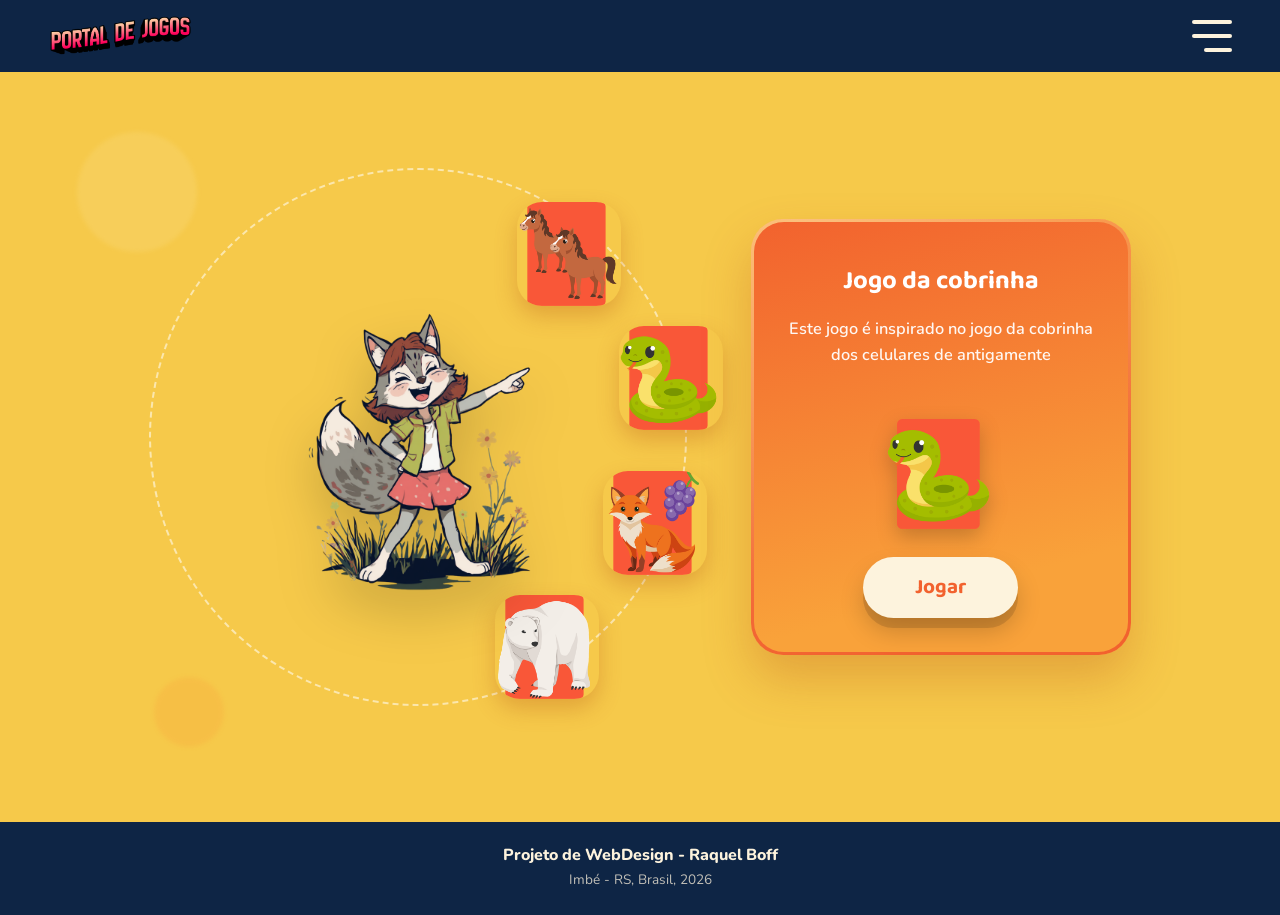
==== index.html @ 26e99f31 "novo portal de jogos" ====
<!DOCTYPE html>
<html lang="pt-br">
<head>
<meta charset="UTF-8">
<meta name="viewport" content="width=device-width, initial-scale=1.0">
<title>Portal de Jogos</title>
<link rel="preconnect" href="https://fonts.googleapis.com">
<link href="https://fonts.googleapis.com/css2?family=Baloo+2:wght@500;600;700;800&family=Nunito:wght@400;600;700;800&display=swap" rel="stylesheet">
<link rel="stylesheet" href="style.css">
</head>
<body>

<!-- ===== HEADER ===== -->
<header class="header">
  <div class="header__inner">
    <img src="assets/logo.png" alt="Portal de Jogos" class="header__logo">

    <button class="menu-toggle" id="menuToggle" aria-label="Abrir menu" aria-expanded="false">
      <span></span>
      <span></span>
      <span></span>
    </button>
  </div>

  <nav class="dropdown" id="dropdownMenu">
    <a href="#" class="dropdown__item">
      <svg viewBox="0 0 24 24" class="dropdown__icon"><path d="M15 3h4a2 2 0 0 1 2 2v14a2 2 0 0 1-2 2h-4M10 17l5-5-5-5M15 12H3"/></svg>
      Login
    </a>
    <a href="#" class="dropdown__item">
      <svg viewBox="0 0 24 24" class="dropdown__icon"><path d="M12 8v4l3 3"/><circle cx="12" cy="12" r="9"/></svg>
      Histórico
    </a>
    <a href="#" class="dropdown__item">
      <svg viewBox="0 0 24 24" class="dropdown__icon"><path d="M12 17.3 6.2 20.6l1.1-6.5L2.5 9.4l6.6-.9L12 2.5l2.9 6 6.6.9-4.8 4.7 1.1 6.5z"/></svg>
      Jogos favoritos
    </a>
  </nav>
</header>

<!-- ===== MAIN ===== -->
<main class="stage">

  <div class="stage__blob stage__blob--1" aria-hidden="true"></div>
  <div class="stage__blob stage__blob--2" aria-hidden="true"></div>

  <!-- orbit: anel + mascote + jogos ao redor -->
  <div class="orbit" id="orbit">
    <div class="orbit__ring" aria-hidden="true"></div>

    <img src="assets/loba.png" alt="Mascote do Portal de Jogos" class="mascot" id="mascot">

    <!-- game selector orbs, distribuídos ao redor do círculo -->
    <ul class="orbs" id="orbList">
      <li class="orb orb--1" data-game="memoria" tabindex="0" role="button" aria-label="Selecionar Jogo da memória">
        <img src="assets/memoria.png" alt="Jogo da memória">
      </li>
      <li class="orb orb--2" data-game="cobrinha" tabindex="0" role="button" aria-label="Selecionar Jogo da cobrinha">
        <img src="assets/cobra.png" alt="Jogo da cobrinha">
      </li>
      <li class="orb orb--3" data-game="uvas" tabindex="0" role="button" aria-label="Selecionar Jogo das uvas">
        <img src="assets/uvas.png" alt="Jogo das uvas">
      </li>
      <li class="orb orb--4" data-game="pescaria" tabindex="0" role="button" aria-label="Selecionar Jogo da pescaria">
        <img src="assets/urso.png" alt="Jogo da pescaria">
      </li>
    </ul>
  </div>

  <!-- info panel -->
  <section class="panel" id="panel">
    <div class="panel__glow" aria-hidden="true"></div>

    <div class="panel__content" id="panelContent">
      <h2 class="panel__title" id="panelTitle">Jogo da cobrinha</h2>
      <p class="panel__desc" id="panelDesc">
        Este jogo é inspirado no jogo da cobrinha dos celulares de antigamente
      </p>
      <img src="assets/cobra.png" alt="" class="panel__image" id="panelImage">
      <button class="btn-jogar" id="btnJogar">Jogar</button>
    </div>
  </section>

</main>

<!-- ===== FOOTER ===== -->
<footer class="footer">
  <p class="footer__title">Projeto de WebDesign - Raquel Boff</p>
  <p class="footer__subtitle">Imbé - RS, Brasil, 2026</p>
</footer>

<script src="script.js"></script>
</body>
</html>
---- style.css ----
/* ========================================================
   PORTAL DE JOGOS — tokens
   ======================================================== */
:root{
  --navy-deep:   #0e2545;
  --navy:        #163a66;
  --yellow:      #f6c94a;
  --yellow-soft: #f9d878;
  --yellow-deep: #eeb52f;
  --orange-1:    #f2622e;
  --orange-2:    #f9a23a;
  --cream:       #fdf3dd;
  --ink:         #1c2b46;
  --ink-soft:    #4a5670;

  --font-display: 'Baloo 2', system-ui, sans-serif;
  --font-body:    'Nunito', system-ui, sans-serif;

  --ease-bounce: cubic-bezier(.34,1.56,.64,1);
  --ease-smooth: cubic-bezier(.22,1,.36,1);
}

*{ box-sizing:border-box; }
html{ scroll-behavior:smooth; }
body{
  margin:0;
  font-family:var(--font-body);
  color:var(--ink);
  background:var(--yellow);
  overflow-x:hidden;
}
img{ max-width:100%; display:block; }
button{ font-family:inherit; cursor:pointer; }

@media (prefers-reduced-motion: reduce){
  *{ animation-duration:.001ms !important; animation-iteration-count:1 !important; transition-duration:.001ms !important; }
}

/* ========================================================
   HEADER
   ======================================================== */
.header{
  position:relative;
  z-index:50;
  background:var(--navy-deep);
  padding:14px clamp(20px,4vw,48px);
  display:flex;
  align-items:center;
}
.header__inner{
  width:100%;
  display:flex;
  align-items:center;
  justify-content:space-between;
}
.header__logo{
  height:44px;
  width:auto;
  animation:logoDrop .7s var(--ease-bounce) both;
}
@keyframes logoDrop{
  from{ opacity:0; transform:translateY(-16px) scale(.9); }
  to{ opacity:1; transform:translateY(0) scale(1); }
}

.menu-toggle{
  background:none;
  border:none;
  width:40px;
  height:32px;
  padding:0;
  display:flex;
  flex-direction:column;
  justify-content:space-between;
  position:relative;
}
.menu-toggle span{
  display:block;
  height:4px;
  border-radius:4px;
  background:var(--cream);
  transition:transform .35s var(--ease-smooth), opacity .25s ease, width .25s ease;
}
.menu-toggle span:nth-child(1){ width:100%; }
.menu-toggle span:nth-child(2){ width:100%; }
.menu-toggle span:nth-child(3){ width:70%; align-self:flex-end; }

.menu-toggle[aria-expanded="true"] span:nth-child(1){
  transform:translateY(14px) rotate(45deg);
  width:100%;
}
.menu-toggle[aria-expanded="true"] span:nth-child(2){
  opacity:0;
  transform:scaleX(0);
}
.menu-toggle[aria-expanded="true"] span:nth-child(3){
  transform:translateY(-14px) rotate(-45deg);
  width:100%;
}

.dropdown{
  position:absolute;
  top:100%;
  right:clamp(20px,4vw,48px);
  margin-top:10px;
  background:var(--navy);
  border-radius:16px;
  box-shadow:0 18px 40px rgba(0,0,0,.28);
  padding:10px;
  display:flex;
  flex-direction:column;
  gap:4px;
  min-width:210px;
  transform-origin:top right;
  transform:scale(.85) translateY(-10px);
  opacity:0;
  visibility:hidden;
  transition:transform .3s var(--ease-bounce), opacity .25s ease, visibility 0s linear .3s;
}
.dropdown.is-open{
  transform:scale(1) translateY(0);
  opacity:1;
  visibility:visible;
  transition:transform .35s var(--ease-bounce), opacity .25s ease, visibility 0s;
}
.dropdown__item{
  display:flex;
  align-items:center;
  gap:12px;
  padding:11px 14px;
  border-radius:10px;
  color:var(--cream);
  text-decoration:none;
  font-weight:700;
  font-size:.95rem;
  transition:background .2s ease, padding-left .2s ease;
}
.dropdown__item:hover{
  background:rgba(255,255,255,.1);
  padding-left:18px;
}
.dropdown__icon{
  width:18px; height:18px;
  fill:none;
  stroke:var(--yellow);
  stroke-width:2;
  stroke-linecap:round;
  stroke-linejoin:round;
  flex-shrink:0;
}

/* ========================================================
   STAGE (main hero area)
   ======================================================== */
.stage{
  position:relative;
  min-height:calc(100vh - 150px);
  display:flex;
  align-items:center;
  justify-content:center;
  gap:clamp(20px, 5vw, 70px);
  padding:70px clamp(20px,5vw,60px) 90px;
  overflow:hidden;
}

.stage__blob{
  position:absolute;
  border-radius:50%;
  filter:blur(2px);
  opacity:.35;
  pointer-events:none;
}
.stage__blob--1{
  width:120px; height:120px;
  background:var(--yellow-soft);
  top:8%; left:6%;
  animation:blobFloat 9s ease-in-out infinite;
}
.stage__blob--2{
  width:70px; height:70px;
  background:var(--orange-2);
  opacity:.25;
  bottom:10%; left:12%;
  animation:blobFloat 7s ease-in-out infinite reverse;
}
@keyframes blobFloat{
  0%,100%{ transform:translate(0,0); }
  50%{ transform:translate(18px,-24px); }
}

/* ---- Orbit: círculo com a mascote no centro e os jogos ao redor ---- */
.orbit{
  --orbit-size: clamp(360px, 42vw, 560px);
  position:relative;
  width:var(--orbit-size);
  height:var(--orbit-size);
  flex-shrink:0;
  z-index:2;
}

.orbit__ring{
  position:absolute;
  inset:0;
  border:2px dashed rgba(255,255,255,.55);
  border-radius:50%;
  animation:ringSpin 70s linear infinite;
  pointer-events:none;
}
@keyframes ringSpin{
  from{ transform:rotate(0deg); }
  to{ transform:rotate(360deg); }
}

/* Mascote parada, centralizada no anel */
.mascot{
  position:absolute;
  left:50%;
  top:53%;
  transform:translate(-50%,-50%);
  width:clamp(260px, 30vw, 430px);
  z-index:2;
  animation:mascotIntro .8s .1s var(--ease-bounce) both;
  filter:drop-shadow(0 22px 26px rgba(0,0,0,.18));
}
@keyframes mascotIntro{
  from{ opacity:0; transform:translate(-50%,-50%) translateY(40px) scale(.85); }
  to{ opacity:1; transform:translate(-50%,-50%) translateY(0) scale(1); }
}

/* Orbs (jogos) distribuídos ao redor do círculo */
.orbs{
  list-style:none;
  margin:0;
  padding:0;
  z-index:3;
}
.orb{
  position:absolute;
  width:clamp(74px, 9vw, 104px);
  height:clamp(74px, 9vw, 104px);
  border-radius:24%;
  overflow:hidden;
  cursor:pointer;
  outline:none;
  opacity:0;
  transform:translate(-50%,-50%) scale(.4);
  animation:orbIntro .6s var(--ease-bounce) forwards;
  transition:transform .3s var(--ease-bounce), box-shadow .3s ease;
  box-shadow:0 10px 22px rgba(180,80,20,.3);
}

/* posições ao longo do arco à frente da mascote, seguindo o anel */
.orb--1{ left:78%; top:16%; animation-delay:.35s; }
.orb--2{ left:97%; top:39%; animation-delay:.48s; }
.orb--3{ left:94%; top:66%; animation-delay:.61s; }
.orb--4{ left:74%; top:89%; animation-delay:.74s; }

@keyframes orbIntro{
  to{ opacity:1; transform:translate(-50%,-50%) scale(1); }
}
.orb img{
  width:100%; height:100%;
  object-fit:contain;
  display:block;
}
.orb:hover, .orb:focus-visible{
  transform:translate(-50%,-50%) scale(1.1) rotate(-3deg);
  box-shadow:0 16px 30px rgba(180,80,20,.4);
}
.orb.is-active{
  transform:translate(-50%,-50%) scale(1.14);
  box-shadow:0 0 0 4px var(--cream), 0 0 0 7px var(--orange-1), 0 14px 28px rgba(180,80,20,.45);
}
.orb:active{ transform:translate(-50%,-50%) scale(.96); }

/* Info panel */
.panel{
  position:relative;
  z-index:2;
  width:min(380px, 90vw);
  border-radius:32px;
  padding:3px;
  background:linear-gradient(160deg, var(--orange-2), var(--orange-1) 65%);
  box-shadow:0 24px 48px rgba(180,70,20,.28);
  opacity:0;
  transform:translateY(24px);
  animation:panelIntro .7s .5s var(--ease-bounce) forwards;
  overflow:hidden;
}
@keyframes panelIntro{
  to{ opacity:1; transform:translateY(0); }
}
.panel__glow{
  position:absolute;
  inset:-40%;
  background:radial-gradient(circle at 30% 20%, rgba(255,255,255,.35), transparent 60%);
  animation:glowShift 6s ease-in-out infinite;
  pointer-events:none;
}
@keyframes glowShift{
  0%,100%{ transform:translate(0,0) rotate(0deg); }
  50%{ transform:translate(6%,4%) rotate(8deg); }
}
.panel__content{
  position:relative;
  background:linear-gradient(165deg, var(--orange-1), var(--orange-2) 80%);
  border-radius:30px;
  padding:38px 34px 34px;
  text-align:center;
}
.panel__title{
  font-family:var(--font-display);
  font-weight:700;
  font-size:clamp(1.5rem, 2vw, 1.9rem);
  color:#fff;
  margin:0 0 16px;
  transition:opacity .25s ease, transform .25s ease;
}
.panel__desc{
  color:rgba(255,255,255,.94);
  font-weight:600;
  font-size:1.02rem;
  line-height:1.55;
  margin:0 0 26px;
  min-height:4.6em;
  transition:opacity .25s ease, transform .25s ease;
}
.panel__image{
  width:110px;
  height:110px;
  object-fit:contain;
  margin:0 auto 28px;
  filter:drop-shadow(0 8px 10px rgba(0,0,0,.2));
  animation:iconBob 3s ease-in-out infinite;
  transition:opacity .25s ease, transform .25s ease;
}
@keyframes iconBob{
  0%,100%{ transform:translateY(0) rotate(0deg); }
  50%{ transform:translateY(-8px) rotate(3deg); }
}

.panel__content.is-switching .panel__title,
.panel__content.is-switching .panel__desc,
.panel__content.is-switching .panel__image{
  opacity:0;
  transform:translateY(8px);
}

.btn-jogar{
  position:relative;
  background:var(--cream);
  color:var(--orange-1);
  border:none;
  font-family:var(--font-display);
  font-weight:700;
  font-size:1.3rem;
  padding:14px 52px;
  border-radius:999px;
  box-shadow:0 10px 0 rgba(0,0,0,.12), 0 14px 24px rgba(0,0,0,.18);
  transition:transform .18s var(--ease-bounce), box-shadow .18s ease;
  overflow:hidden;
  isolation:isolate;
}
.btn-jogar::before{
  content:'';
  position:absolute;
  inset:0;
  background:linear-gradient(120deg, transparent, rgba(242,98,46,.18), transparent);
  transform:translateX(-120%);
  transition:transform .5s ease;
  z-index:-1;
}
.btn-jogar:hover{
  transform:translateY(-3px);
  box-shadow:0 13px 0 rgba(0,0,0,.12), 0 20px 30px rgba(0,0,0,.2);
}
.btn-jogar:hover::before{ transform:translateX(120%); }
.btn-jogar:active{
  transform:translateY(1px);
  box-shadow:0 6px 0 rgba(0,0,0,.12), 0 8px 16px rgba(0,0,0,.18);
}

/* ========================================================
   FOOTER
   ======================================================== */
.footer{
  background:var(--navy-deep);
  text-align:center;
  padding:22px 20px 26px;
  color:var(--cream);
}
.footer__title{
  margin:0 0 4px;
  font-weight:800;
  font-size:1rem;
}
.footer__subtitle{
  margin:0;
  font-size:.85rem;
  color:rgba(253,243,221,.75);
}

/* ========================================================
   RESPONSIVE
   ======================================================== */
@media (max-width: 900px){
  .stage{
    flex-direction:column;
    padding-top:40px;
    gap:34px;
  }
  .stage__ring{ width:110vw; height:110vw; }
  .orbs{
    flex-direction:row;
    flex-wrap:wrap;
    justify-content:center;
  }
  .mascot{ width:200px; }
}

@media (max-width: 460px){
  .header__logo{ height:34px; }
  .panel__content{ padding:30px 22px 28px; }
  .orb{ width:64px; height:64px; border-radius:20px; }
}
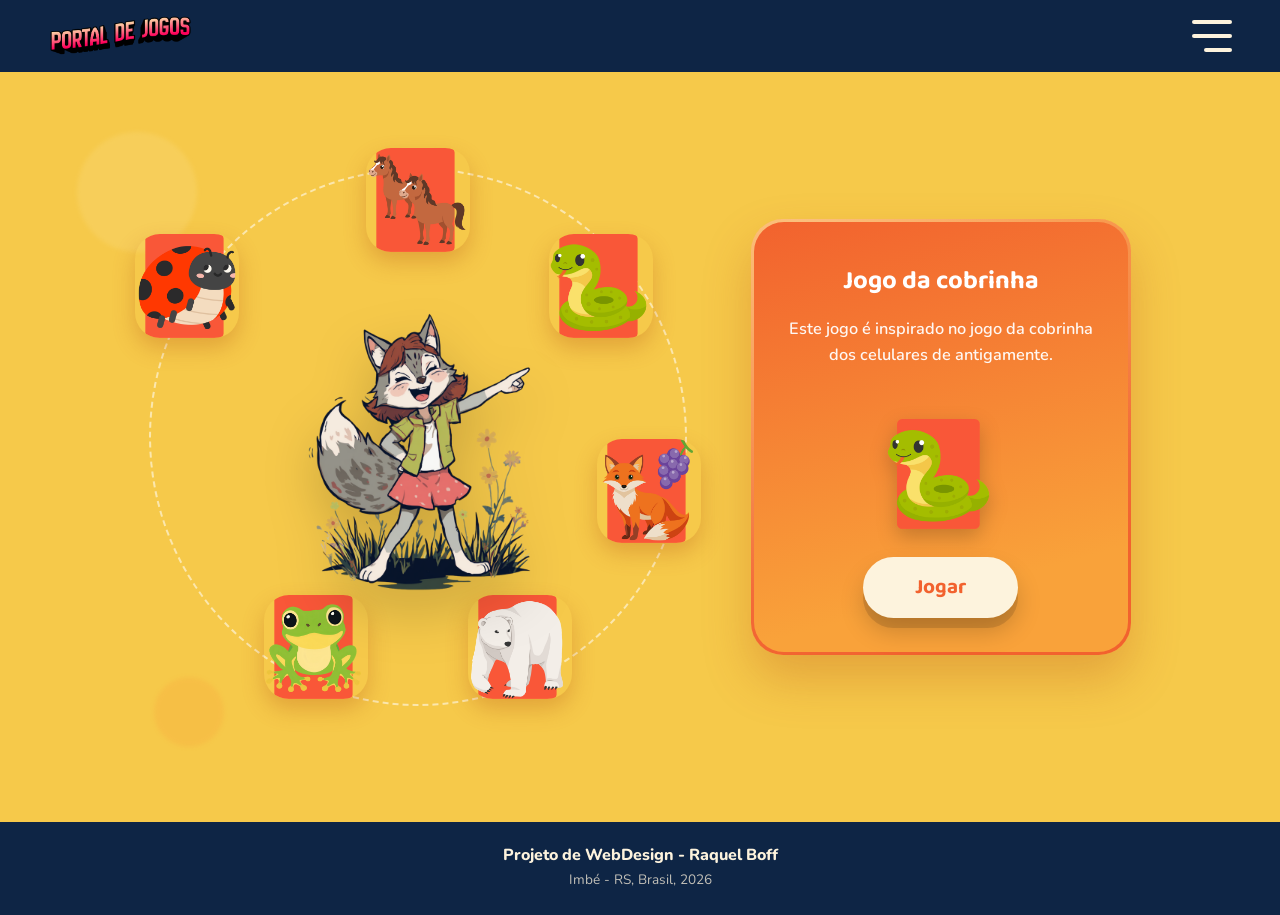
==== commit 5d989d1b: "dois novos jogos" ====
--- a/index.html
+++ b/index.html
@@ -4,91 +4,212 @@
 <meta charset="UTF-8">
 <meta name="viewport" content="width=device-width, initial-scale=1.0">
 <title>Portal de Jogos</title>
+
 <link rel="preconnect" href="https://fonts.googleapis.com">
 <link href="https://fonts.googleapis.com/css2?family=Baloo+2:wght@500;600;700;800&family=Nunito:wght@400;600;700;800&display=swap" rel="stylesheet">
+
 <link rel="stylesheet" href="style.css">
+
 </head>
 <body>
 
 <!-- ===== HEADER ===== -->
 <header class="header">
+
   <div class="header__inner">
+
     <img src="assets/logo.png" alt="Portal de Jogos" class="header__logo">
 
-    <button class="menu-toggle" id="menuToggle" aria-label="Abrir menu" aria-expanded="false">
+    <button class="menu-toggle"
+            id="menuToggle"
+            aria-label="Abrir menu"
+            aria-expanded="false">
+
       <span></span>
       <span></span>
       <span></span>
+
     </button>
+
   </div>
 
   <nav class="dropdown" id="dropdownMenu">
+
     <a href="#" class="dropdown__item">
-      <svg viewBox="0 0 24 24" class="dropdown__icon"><path d="M15 3h4a2 2 0 0 1 2 2v14a2 2 0 0 1-2 2h-4M10 17l5-5-5-5M15 12H3"/></svg>
+      <svg viewBox="0 0 24 24" class="dropdown__icon">
+        <path d="M15 3h4a2 2 0 0 1 2 2v14a2 2 0 0 1-2 2h-4M10 17l5-5-5-5M15 12H3"/>
+      </svg>
       Login
     </a>
+
     <a href="#" class="dropdown__item">
-      <svg viewBox="0 0 24 24" class="dropdown__icon"><path d="M12 8v4l3 3"/><circle cx="12" cy="12" r="9"/></svg>
+      <svg viewBox="0 0 24 24" class="dropdown__icon">
+        <path d="M12 8v4l3 3"/>
+        <circle cx="12" cy="12" r="9"/>
+      </svg>
       Histórico
     </a>
+
     <a href="#" class="dropdown__item">
-      <svg viewBox="0 0 24 24" class="dropdown__icon"><path d="M12 17.3 6.2 20.6l1.1-6.5L2.5 9.4l6.6-.9L12 2.5l2.9 6 6.6.9-4.8 4.7 1.1 6.5z"/></svg>
+      <svg viewBox="0 0 24 24" class="dropdown__icon">
+        <path d="M12 17.3 6.2 20.6l1.1-6.5L2.5 9.4l6.6-.9L12 2.5l2.9 6 6.6.9-4.8 4.7 1.1 6.5z"/>
+      </svg>
       Jogos favoritos
     </a>
+
   </nav>
+
 </header>
 
 <!-- ===== MAIN ===== -->
+
 <main class="stage">
 
   <div class="stage__blob stage__blob--1" aria-hidden="true"></div>
   <div class="stage__blob stage__blob--2" aria-hidden="true"></div>
 
-  <!-- orbit: anel + mascote + jogos ao redor -->
+  <!-- ORBIT -->
+
   <div class="orbit" id="orbit">
+
     <div class="orbit__ring" aria-hidden="true"></div>
 
-    <img src="assets/loba.png" alt="Mascote do Portal de Jogos" class="mascot" id="mascot">
-
-    <!-- game selector orbs, distribuídos ao redor do círculo -->
+    <img src="assets/loba.png"
+         alt="Mascote do Portal de Jogos"
+         class="mascot"
+         id="mascot">
+
     <ul class="orbs" id="orbList">
-      <li class="orb orb--1" data-game="memoria" tabindex="0" role="button" aria-label="Selecionar Jogo da memória">
-        <img src="assets/memoria.png" alt="Jogo da memória">
-      </li>
-      <li class="orb orb--2" data-game="cobrinha" tabindex="0" role="button" aria-label="Selecionar Jogo da cobrinha">
-        <img src="assets/cobra.png" alt="Jogo da cobrinha">
-      </li>
-      <li class="orb orb--3" data-game="uvas" tabindex="0" role="button" aria-label="Selecionar Jogo das uvas">
-        <img src="assets/uvas.png" alt="Jogo das uvas">
-      </li>
-      <li class="orb orb--4" data-game="pescaria" tabindex="0" role="button" aria-label="Selecionar Jogo da pescaria">
-        <img src="assets/urso.png" alt="Jogo da pescaria">
-      </li>
+
+      <li class="orb orb--1"
+          data-game="memoria"
+          tabindex="0"
+          role="button"
+          aria-label="Selecionar Jogo da Memória">
+
+        <img src="assets/memoria.png"
+             alt="Jogo da Memória">
+
+      </li>
+
+      <li class="orb orb--2"
+          data-game="cobrinha"
+          tabindex="0"
+          role="button"
+          aria-label="Selecionar Jogo da Cobrinha">
+
+        <img src="assets/cobra.png"
+             alt="Jogo da Cobrinha">
+
+      </li>
+
+      <li class="orb orb--3"
+          data-game="uvas"
+          tabindex="0"
+          role="button"
+          aria-label="Selecionar Jogo das Uvas">
+
+        <img src="assets/uvas.png"
+             alt="Jogo das Uvas">
+
+      </li>
+
+      <li class="orb orb--4"
+          data-game="pescaria"
+          tabindex="0"
+          role="button"
+          aria-label="Selecionar Jogo da Pescaria">
+
+        <img src="assets/urso.png"
+             alt="Jogo da Pescaria">
+
+      </li>
+
+      <li class="orb orb--5"
+          data-game="sapo"
+          tabindex="0"
+          role="button"
+          aria-label="Selecionar Jogo do Sapo">
+
+        <img src="assets/sapo.png"
+             alt="Jogo do Sapo">
+
+      </li>
+
+      <!-- NOVO JOGO -->
+
+      <li class="orb orb--6"
+          data-game="joaninha"
+          tabindex="0"
+          role="button"
+          aria-label="Selecionar Jogo da Joaninha">
+
+        <img src="assets/joaninha.png"
+             alt="Jogo da Joaninha">
+
+      </li>
+
     </ul>
+
   </div>
 
-  <!-- info panel -->
+  <!-- PAINEL -->
+
   <section class="panel" id="panel">
+
     <div class="panel__glow" aria-hidden="true"></div>
 
     <div class="panel__content" id="panelContent">
-      <h2 class="panel__title" id="panelTitle">Jogo da cobrinha</h2>
+
+      <h2 class="panel__title" id="panelTitle">
+
+        Jogo da cobrinha
+
+      </h2>
+
       <p class="panel__desc" id="panelDesc">
-        Este jogo é inspirado no jogo da cobrinha dos celulares de antigamente
+
+        Este jogo é inspirado no jogo da cobrinha dos celulares de antigamente.
+
       </p>
-      <img src="assets/cobra.png" alt="" class="panel__image" id="panelImage">
-      <button class="btn-jogar" id="btnJogar">Jogar</button>
+
+      <img
+        src="assets/cobra.png"
+        alt=""
+        class="panel__image"
+        id="panelImage">
+
+      <button class="btn-jogar" id="btnJogar">
+
+        Jogar
+
+      </button>
+
     </div>
+
   </section>
 
 </main>
 
 <!-- ===== FOOTER ===== -->
+
 <footer class="footer">
-  <p class="footer__title">Projeto de WebDesign - Raquel Boff</p>
-  <p class="footer__subtitle">Imbé - RS, Brasil, 2026</p>
+
+  <p class="footer__title">
+
+    Projeto de WebDesign - Raquel Boff
+
+  </p>
+
+  <p class="footer__subtitle">
+
+    Imbé - RS, Brasil, 2026
+
+  </p>
+
 </footer>
 
 <script src="script.js"></script>
+
 </body>
-</html>
+</html>
--- a/style.css
+++ b/style.css
@@ -249,11 +249,45 @@
   box-shadow:0 10px 22px rgba(180,80,20,.3);
 }
 
-/* posições ao longo do arco à frente da mascote, seguindo o anel */
-.orb--1{ left:78%; top:16%; animation-delay:.35s; }
-.orb--2{ left:97%; top:39%; animation-delay:.48s; }
-.orb--3{ left:94%; top:66%; animation-delay:.61s; }
-.orb--4{ left:74%; top:89%; animation-delay:.74s; }
+/* =====================================================
+   6 jogos distribuídos em um círculo ao redor da loba
+   ===================================================== */
+
+.orb--1{
+    left:50%;
+    top:6%;
+    animation-delay:.35s;
+}
+
+.orb--2{
+    left:84%;
+    top:22%;
+    animation-delay:.48s;
+}
+
+.orb--3{
+    left:93%;
+    top:60%;
+    animation-delay:.61s;
+}
+
+.orb--4{
+    left:69%;
+    top:89%;
+    animation-delay:.74s;
+}
+
+.orb--5{
+    left:31%;
+    top:89%;
+    animation-delay:.87s;
+}
+
+.orb--6{
+    left:7%;
+    top:22%;
+    animation-delay:1s;
+}
 
 @keyframes orbIntro{
   to{ opacity:1; transform:translate(-50%,-50%) scale(1); }
